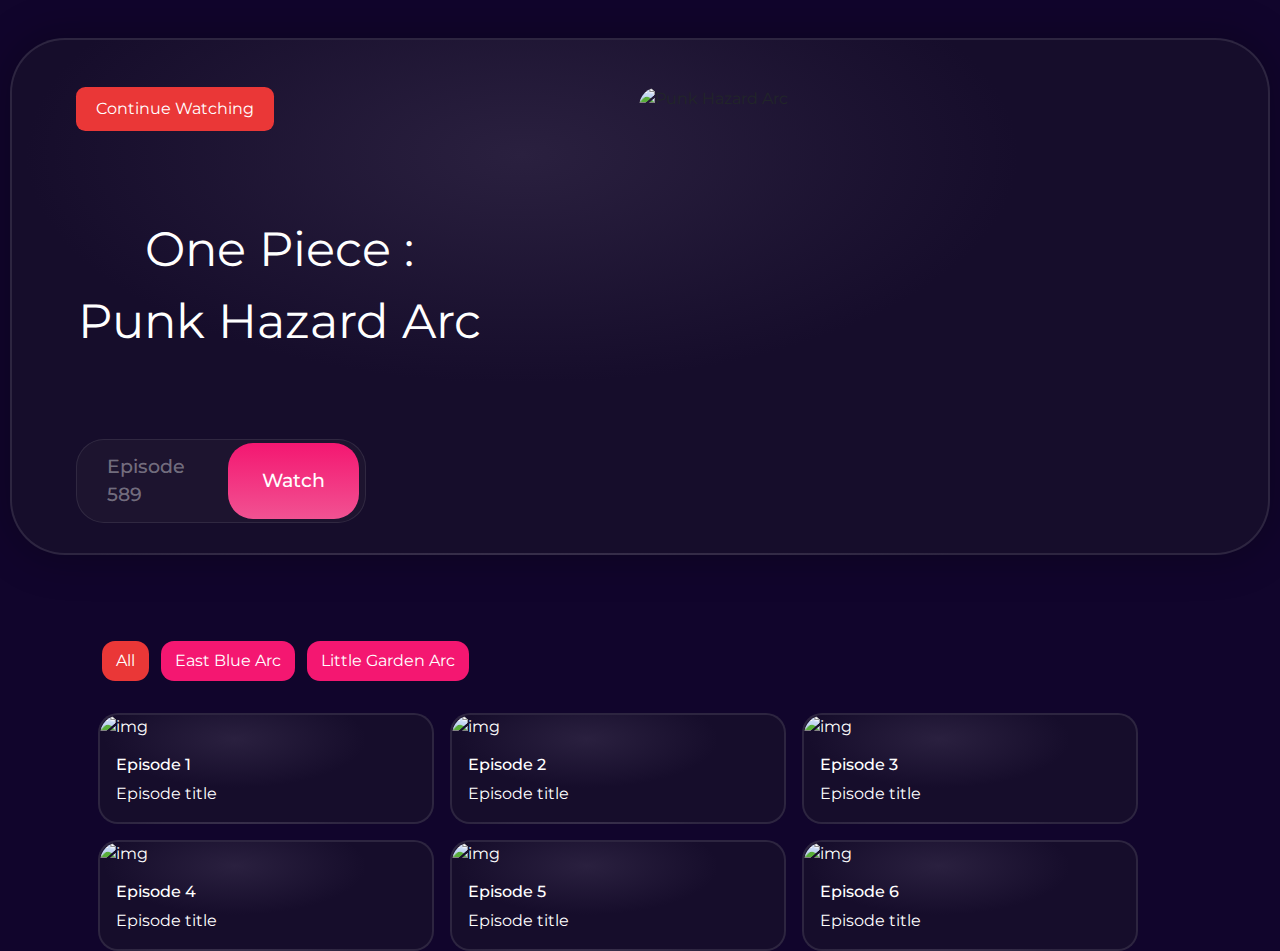
==== New Text Document.html @ 18dd8f87 "Add files via upload" ====
<!DOCTYPE html>
<html lang="en">
<head>
  <meta charset="UTF-8">
  <meta name="viewport" content="width=device-width, initial-scale=1.0">
  <title>One Piece: Combined</title>
  <link rel="preconnect" href="https://fonts.googleapis.com">
  <link rel="preconnect" href="https://fonts.gstatic.com" crossorigin>
  <link href="https://fonts.googleapis.com/css2?family=Cairo:wght@200..1000&family=Montserrat:ital,wght@0,100..900;1,100..900&family=Rubik:ital,wght@0,300..900;1,300..900&family=Poppins:wght@400;500;600&display=swap" rel="stylesheet">
  <link rel="stylesheet" href="https://cdn.jsdelivr.net/npm/bootstrap@5.3.0-alpha2/dist/css/bootstrap.min.css">
  <style>
    body {
      background: #11052C;
      margin: 0;
      font-family: 'Montserrat', 'Poppins', sans-serif;
      display: flex;
      flex-direction: column;
      justify-content: flex-start;
      align-items: center;
    }
    /* Styles from index.html */
    #container1 {
      width: 1260px;
      max-width: 1260px;
      height: 517px;
      background: radial-gradient(39.50% 44.55% at 40.60% 22.41%, #2A203F 0%, #160D2B 100%);
      box-shadow: 0px 0px 40px 4px rgba(0, 0, 0, 0.25);
      border-radius: 55px;
      border: 2.67px solid rgba(255, 255, 255, 0.10);
      display: flex;
      flex-direction: row;
      box-sizing: border-box;
      margin: 38px 53px;
      padding: 47px 67px 30px 64px;
    }
    #infos {
      flex: 1;
      color: white;
      display: flex;
      flex-direction: column;
      justify-content: space-between;
    }
    #continue-watching-div {
      margin-bottom: 20px;
    }
    #continue-watching-shape {
      background: #EA3737;
      border-radius: 9.35px;
      padding: 10px 20px;
      display: inline-block;
    }
    #continue-watching-txt {
      color: white;
      font-size: 16px;
      font-weight: 400;
    }
    #title {
      font-size: 48px;
      font-weight: 400;
      margin: 20px 0;
      width: 407.31px;
      display: flex;
      text-align: center;
    }
    #last-episode-div {
      background: rgba(35, 28, 51, 0.50);
      border-radius: 28px;
      border: 1.34px solid rgba(222, 222, 222, 0.10);
      margin-top: 20px;
      display: flex;
      align-items: center;
      width: 290px;
      height: 84px;
      padding: 2px 6px 2px 30px;
      display: flex;
      justify-content: space-between;
    }
    #last-episode-txt {
      color: rgba(255, 255, 255, 0.40);
      font-size: 18.7px;
      font-weight: 500;
      margin-right: 20px;
    }
    #watch-div {
      display: flex;
      justify-content: center;
      align-items: center;
      width: 152px;
      height: 76px;
      background: linear-gradient(to bottom, #f41771, #f15292);
      border-radius: 25px;
      padding: 0;
      color: white;
      font-size: 18.7px;
      font-weight: 500;
      text-decoration: none;
    }
    #last-arc-image {
      width: 50%;
      max-width: 600px;
      height: auto;
      border-radius: 20px;
      margin-left: 20px;
    }
    /* Styles from index1.html */
    body .container {
      max-width: 1100px;
    }
    #filter-buttons button {
      border-radius: 13px;
      border-color: transparent;
      background: #f41771;
      color: white;
      border: 2px solid rgba(255, 255, 255, 0);
    }
    #filter-buttons button:hover {
      border: 2.67px solid white;
      transition: 0.2s;
    }
    #filter-buttons button.active {
      color: #fff;
      background: #EA3737;
    }
    #filterable-cards .card {
      width: 21rem;
      background: radial-gradient(39.50% 45.55% at 40.60% 22.41%, #2A203F 0%, #160D2B 100%);
      border: 2.67px solid rgba(255, 255, 255, 0.10);
      color: white;
      border-radius: 20px;
    }
    #filterable-cards .card.hide {
      display: none;
    }
    .card.p-0 {
      cursor: pointer;
    }
    .card.p-0 img {
      border-top-right-radius: inherit;
      border-top-left-radius: inherit;
    }
    @media (max-width: 600px) {
      #filterable-cards {
        justify-content: center;
      }
      #filterable-cards .card {
        width: calc(100% / 2 - 10px);
      }
    }
  </style>
  <script>
    // Script from index1.html
    document.addEventListener('DOMContentLoaded', function () {
      const filterButtons = document.querySelectorAll("#filter-buttons button");
      const filterableCards = document.querySelectorAll("#filterable-cards .card");

      const filterCards = (e) => {
        document.querySelector("#filter-buttons .active").classList.remove("active");
        e.target.classList.add("active");

        filterableCards.forEach(card => {
          if (card.dataset.name === e.target.dataset.filter || e.target.dataset.filter === "all") {
            return card.classList.replace("hide", "show");
          }
          card.classList.add("hide");
        });
      }

      filterButtons.forEach(button => button.addEventListener("click", filterCards));
    });
  </script>
</head>
<body>
  <div id="container1">
    <div id="infos">
      <div id="continue-watching-div">
        <div id="continue-watching-shape">
          <div id="continue-watching-txt">Continue Watching</div>
        </div>
      </div>
      <div id="title">One Piece : Punk Hazard Arc</div>
      <div id="last-episode-div">
        <div id="last-episode-txt">Episode 589</div>
        <a href="#" id="watch-div">Watch</a>
      </div>
    </div>
    <img id="last-arc-image" src="Hazard.png" alt="Punk Hazard Arc" />
  </div>

  <!-- Content from index1.html -->
  <div class="container">
    <div class="row mt-5" id="filter-buttons">
      <div class="col-12">
        <button class="btn mb-2 me-1 active" data-filter="all">All</button>
        <button class="btn mb-2 mx-1" data-filter="East Blue Arc">East Blue Arc</button>
        <button class="btn mb-2 mx-1" data-filter="Little Garden Arc">Little Garden Arc</button>
      </div>
    </div>

    <div class="row px-2 mt-4 gap-3" id="filterable-cards">
      <div class="card p-0" data-name="East Blue Arc" onclick="window.open('https://www.tinyurl.com/opepisode-01', '_blank');">
        <img src="images/episode1.jpg" alt="img" />
        <div class="card-body">
          <h6 class="card-title">Episode 1</h6>
          <p class="card-text">Episode title</p>
        </div>
      </div>
      <div class="card p-0" data-name="East Blue Arc" onclick="window.open('https://www.tinyurl.com/opepisode-02', '_blank');">
        <img src="images/episode2.jpg" alt="img" />
        <div class="card-body">
          <h6 class="card-title">Episode 2</h6>
          <p class="card-text">Episode title</p>
        </div>
      </div>
      <div class="card p-0" data-name="East Blue Arc" onclick="window.open('https://www.tinyurl.com/opepisode-03', '_blank');">
        <img src="images/episode3.jpg" alt="img" />
        <div class="card-body">
          <h6 class="card-title">Episode 3</h6>
          <p class="card-text">Episode title</p>
        </div>
      </div>
      <div class="card p-0" data-name="Little Garden Arc" onclick="window.open('https://www.tinyurl.com/opepisode-04', '_blank');">
        <img src="images/episode4.jpg" alt="img" />
        <div class="card-body">
          <h6 class="card-title">Episode 4</h6>
          <p class="card-text">Episode title</p>
        </div>
      </div>
      <div class="card p-0" data-name="Little Garden Arc" onclick="window.open('https://www.tinyurl.com/opepisode-05', '_blank');">
        <img src="images/episode5.jpg" alt="img" />
        <div class="card-body">
          <h6 class="card-title">Episode 5</h6>
          <p class="card-text">Episode title</p>
        </div>
      </div>
      <div class="card p-0" data-name="Little Garden Arc" onclick="window.open('https://www.tinyurl.com/opepisode-06', '_blank');">
        <img src="images/episode6.jpg" alt="img" />
        <div class="card-body">
          <h6 class="card-title">Episode 6</h6>
          <p class="card-text">Episode title</p>
        </div>
      </div>
    </div>
  </div>
</body>
</html>
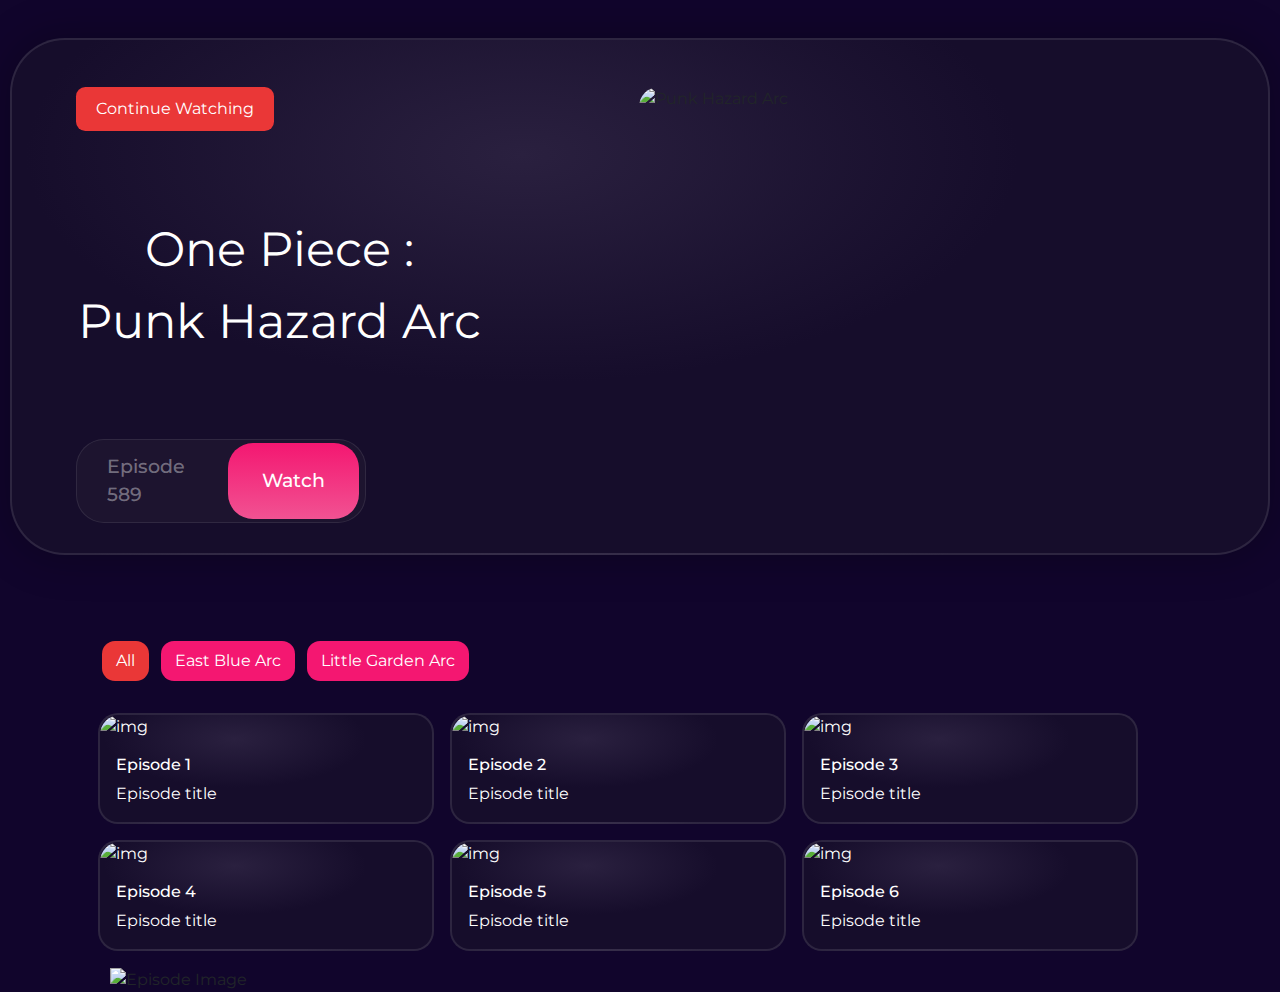
==== commit d5daaff3: "Update New Text Document.html" ====
--- a/New Text Document.html
+++ b/New Text Document.html
@@ -146,6 +146,41 @@
         width: calc(100% / 2 - 10px);
       }
     }
+
+
+    .episode-container {
+    position: relative;
+    display: inline-block;
+}
+
+.episode-image {
+    width: 100%;
+    transition: transform 0.3s ease;
+}
+
+.episode-container:hover .episode-image {
+    transform: scale(1.1);
+}
+
+.episode-description {
+    position: absolute;
+    top: 0;
+    left: 0;
+    width: 100%;
+    height: 100%;
+    background-color: rgba(0, 0, 0, 0.85); /* خلفية سوداء مع شفافية 85% */
+    color: white;
+    display: flex;
+    justify-content: center;
+    align-items: center;
+    opacity: 0;
+    transition: opacity 0.3s ease;
+}
+
+.episode-container:hover .episode-description {
+    opacity: 1;
+}
+
   </style>
   <script>
     // Script from index1.html
@@ -197,48 +232,53 @@
     </div>
 
     <div class="row px-2 mt-4 gap-3" id="filterable-cards">
-      <div class="card p-0" data-name="East Blue Arc" onclick="window.open('https://www.tinyurl.com/opepisode-01', '_blank');">
-        <img src="images/episode1.jpg" alt="img" />
+      <div class="card p-0" data-name="East Blue Arc" id="episode-01">
+        <img src="images/episode1.jpg" alt="img"/>
         <div class="card-body">
           <h6 class="card-title">Episode 1</h6>
           <p class="card-text">Episode title</p>
         </div>
       </div>
-      <div class="card p-0" data-name="East Blue Arc" onclick="window.open('https://www.tinyurl.com/opepisode-02', '_blank');">
+      <div class="card p-0" data-name="East Blue Arc" id="episode-02">
         <img src="images/episode2.jpg" alt="img" />
         <div class="card-body">
           <h6 class="card-title">Episode 2</h6>
           <p class="card-text">Episode title</p>
         </div>
       </div>
-      <div class="card p-0" data-name="East Blue Arc" onclick="window.open('https://www.tinyurl.com/opepisode-03', '_blank');">
+      <div class="card p-0" data-name="East Blue Arc" id="episode-03">
         <img src="images/episode3.jpg" alt="img" />
         <div class="card-body">
           <h6 class="card-title">Episode 3</h6>
           <p class="card-text">Episode title</p>
         </div>
       </div>
-      <div class="card p-0" data-name="Little Garden Arc" onclick="window.open('https://www.tinyurl.com/opepisode-04', '_blank');">
+      <div class="card p-0" data-name="Little Garden Arc" id="episode-04">
         <img src="images/episode4.jpg" alt="img" />
         <div class="card-body">
           <h6 class="card-title">Episode 4</h6>
           <p class="card-text">Episode title</p>
         </div>
       </div>
-      <div class="card p-0" data-name="Little Garden Arc" onclick="window.open('https://www.tinyurl.com/opepisode-05', '_blank');">
+      <div class="card p-0" data-name="Little Garden Arc" id="episode-05">
         <img src="images/episode5.jpg" alt="img" />
         <div class="card-body">
           <h6 class="card-title">Episode 5</h6>
           <p class="card-text">Episode title</p>
         </div>
       </div>
-      <div class="card p-0" data-name="Little Garden Arc" onclick="window.open('https://www.tinyurl.com/opepisode-06', '_blank');">
+      <div class="card p-0" data-name="Little Garden Arc" id="episode-06">
         <img src="images/episode6.jpg" alt="img" />
         <div class="card-body">
           <h6 class="card-title">Episode 6</h6>
           <p class="card-text">Episode title</p>
         </div>
       </div>
+      <div class="episode-container">
+    <img src="path-to-your-image.jpg" alt="Episode Image" class="episode-image">
+    <div class="episode-description">This is the description for episode 1</div>
+</div>
+
     </div>
   </div>
 </body>
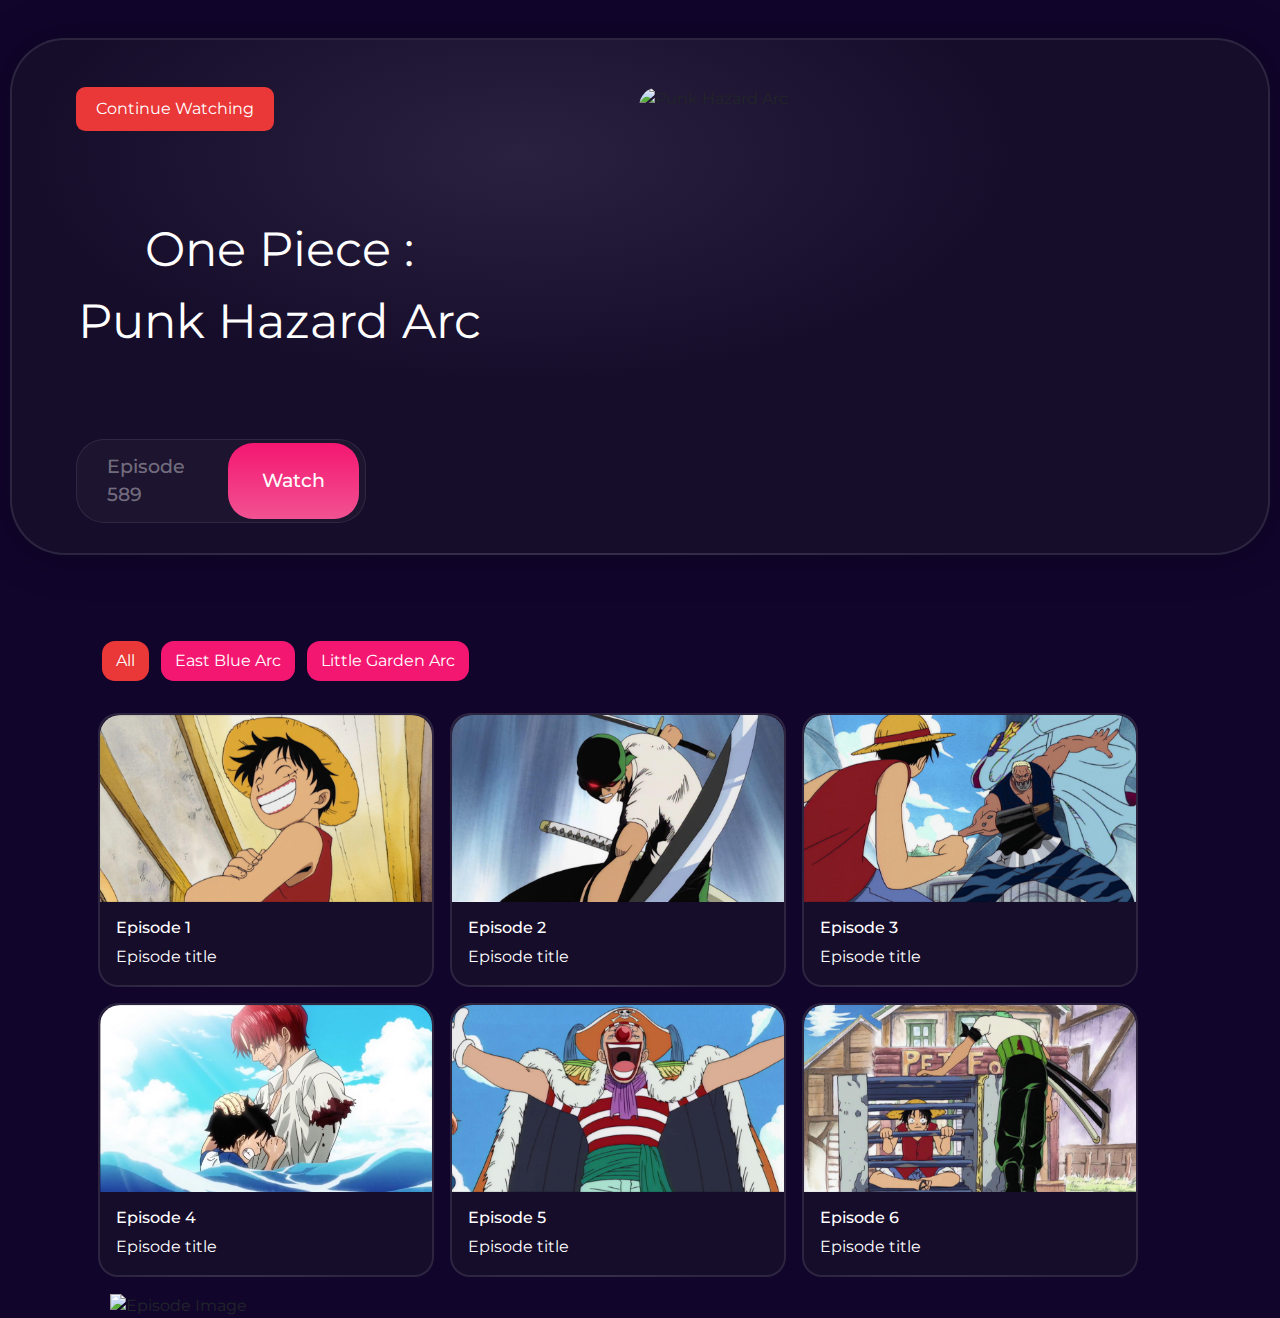
==== commit f8f943af: "Update New Text Document.html" ====
--- a/New Text Document.html
+++ b/New Text Document.html
@@ -233,42 +233,42 @@
 
     <div class="row px-2 mt-4 gap-3" id="filterable-cards">
       <div class="card p-0" data-name="East Blue Arc" id="episode-01">
-        <img src="images/episode1.jpg" alt="img"/>
+        <img src="episode1.jpg" alt="img"/>
         <div class="card-body">
           <h6 class="card-title">Episode 1</h6>
           <p class="card-text">Episode title</p>
         </div>
       </div>
       <div class="card p-0" data-name="East Blue Arc" id="episode-02">
-        <img src="images/episode2.jpg" alt="img" />
+        <img src="episode2.jpg" alt="img" />
         <div class="card-body">
           <h6 class="card-title">Episode 2</h6>
           <p class="card-text">Episode title</p>
         </div>
       </div>
       <div class="card p-0" data-name="East Blue Arc" id="episode-03">
-        <img src="images/episode3.jpg" alt="img" />
+        <img src="episode3.jpg" alt="img" />
         <div class="card-body">
           <h6 class="card-title">Episode 3</h6>
           <p class="card-text">Episode title</p>
         </div>
       </div>
       <div class="card p-0" data-name="Little Garden Arc" id="episode-04">
-        <img src="images/episode4.jpg" alt="img" />
+        <img src="episode4.jpg" alt="img" />
         <div class="card-body">
           <h6 class="card-title">Episode 4</h6>
           <p class="card-text">Episode title</p>
         </div>
       </div>
       <div class="card p-0" data-name="Little Garden Arc" id="episode-05">
-        <img src="images/episode5.jpg" alt="img" />
+        <img src="episode5.jpg" alt="img" />
         <div class="card-body">
           <h6 class="card-title">Episode 5</h6>
           <p class="card-text">Episode title</p>
         </div>
       </div>
       <div class="card p-0" data-name="Little Garden Arc" id="episode-06">
-        <img src="images/episode6.jpg" alt="img" />
+        <img src="episode6.jpg" alt="img" />
         <div class="card-body">
           <h6 class="card-title">Episode 6</h6>
           <p class="card-text">Episode title</p>
